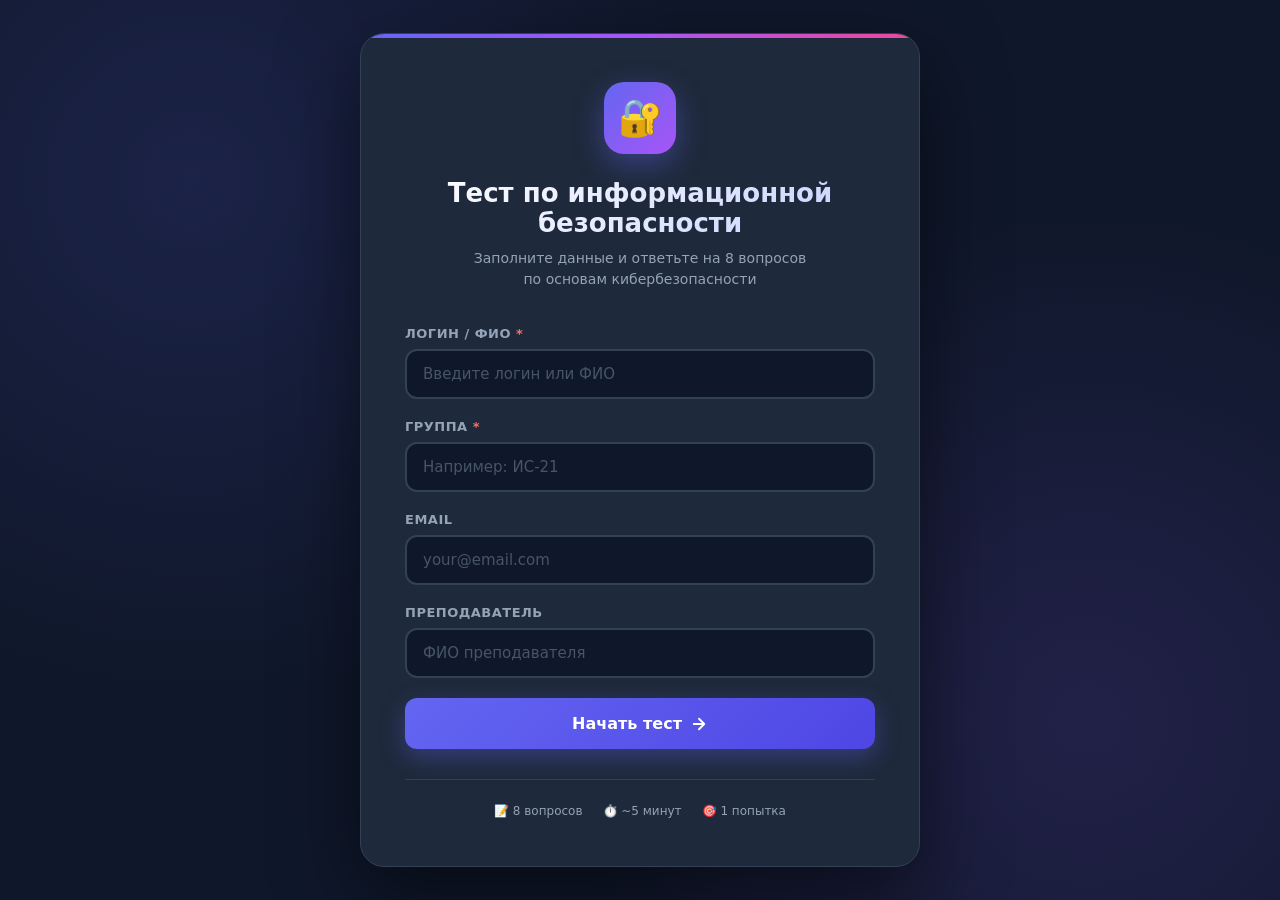
==== index.html @ fd112ec5 "Add files via upload" ====
﻿<!DOCTYPE html>
<html lang="ru">
<head>
    <meta charset="UTF-8">
    <meta name="viewport" content="width=device-width, initial-scale=1.0">
    <title>Информационная безопасность — Начало теста</title>
    <style>
        * {
            box-sizing: border-box;
            margin: 0;
            padding: 0;
        }

        :root {
            --primary: #6366f1;
            --primary-dark: #4f46e5;
            --primary-light: #818cf8;
            --bg: #0f172a;
            --card: #1e293b;
            --text: #e2e8f0;
            --text-dim: #94a3b8;
            --border: #334155;
        }

        body {
            font-family: 'Segoe UI', system-ui, -apple-system, sans-serif;
            background: var(--bg);
            background-image: radial-gradient(circle at 15% 20%, rgba(99, 102, 241, 0.15) 0%, transparent 40%), radial-gradient(circle at 85% 80%, rgba(139, 92, 246, 0.15) 0%, transparent 40%);
            min-height: 100vh;
            display: flex;
            justify-content: center;
            align-items: center;
            padding: 20px;
            color: var(--text);
        }

        .container {
            background: var(--card);
            border: 1px solid var(--border);
            border-radius: 24px;
            box-shadow: 0 30px 80px rgba(0, 0, 0, 0.5);
            width: 100%;
            max-width: 560px;
            padding: 48px 44px;
            position: relative;
            overflow: hidden;
        }

            .container::before {
                content: '';
                position: absolute;
                top: 0;
                left: 0;
                right: 0;
                height: 4px;
                background: linear-gradient(90deg, #6366f1, #a855f7, #ec4899);
            }

        .logo {
            width: 72px;
            height: 72px;
            border-radius: 20px;
            background: linear-gradient(135deg, #6366f1, #a855f7);
            display: flex;
            align-items: center;
            justify-content: center;
            font-size: 36px;
            margin: 0 auto 24px;
            box-shadow: 0 10px 30px rgba(99, 102, 241, 0.4);
        }

        h1 {
            font-size: 26px;
            font-weight: 700;
            text-align: center;
            margin-bottom: 10px;
            background: linear-gradient(135deg, #fff, #c7d2fe);
            -webkit-background-clip: text;
            -webkit-text-fill-color: transparent;
            background-clip: text;
        }

        .subtitle {
            text-align: center;
            color: var(--text-dim);
            margin-bottom: 36px;
            font-size: 14px;
            line-height: 1.5;
        }

        .field {
            margin-bottom: 20px;
        }

        label {
            display: block;
            font-weight: 600;
            margin-bottom: 8px;
            font-size: 13px;
            color: var(--text-dim);
            text-transform: uppercase;
            letter-spacing: 0.5px;
        }

            label .req {
                color: #f87171;
            }

        input {
            width: 100%;
            padding: 14px 16px;
            background: #0f172a;
            border: 2px solid var(--border);
            border-radius: 12px;
            font-size: 15px;
            color: var(--text);
            transition: all 0.2s;
            outline: none;
            font-family: inherit;
        }

            input::placeholder {
                color: #475569;
            }

            input:focus {
                border-color: var(--primary);
                box-shadow: 0 0 0 4px rgba(99, 102, 241, 0.15);
            }

        button {
            width: 100%;
            padding: 16px;
            background: linear-gradient(135deg, var(--primary), var(--primary-dark));
            color: #fff;
            border: none;
            border-radius: 12px;
            font-size: 16px;
            font-weight: 600;
            cursor: pointer;
            transition: all 0.2s;
            margin-top: 12px;
            font-family: inherit;
            display: flex;
            align-items: center;
            justify-content: center;
            gap: 8px;
            box-shadow: 0 8px 24px rgba(99, 102, 241, 0.35);
        }

            button:hover {
                transform: translateY(-2px);
                box-shadow: 0 12px 32px rgba(99, 102, 241, 0.5);
            }

            button:active {
                transform: translateY(0);
            }

        .error {
            color: #f87171;
            font-size: 13px;
            margin-top: 8px;
            padding: 10px 14px;
            background: rgba(239, 68, 68, 0.1);
            border: 1px solid rgba(239, 68, 68, 0.3);
            border-radius: 8px;
            display: none;
            align-items: center;
            gap: 8px;
        }

        .features {
            display: flex;
            justify-content: center;
            gap: 20px;
            margin-top: 30px;
            padding-top: 24px;
            border-top: 1px solid var(--border);
            font-size: 12px;
            color: var(--text-dim);
        }

            .features span {
                display: flex;
                align-items: center;
                gap: 6px;
            }
    </style>
</head>
<body>

    <div class="container">
        <div class="logo">🔐</div>
        <h1>Тест по информационной безопасности</h1>
        <p class="subtitle">Заполните данные и ответьте на 8 вопросов<br>по основам кибербезопасности</p>

        <div class="field">
            <label>Логин / ФИО <span class="req">*</span></label>
            <input type="text" id="login" placeholder="Введите логин или ФИО" maxlength="50">
        </div>

        <div class="field">
            <label>Группа <span class="req">*</span></label>
            <input type="text" id="group" placeholder="Например: ИС-21" maxlength="20">
        </div>

        <div class="field">
            <label>Email</label>
            <input type="email" id="email" placeholder="your@email.com" maxlength="60">
        </div>

        <div class="field">
            <label>Преподаватель</label>
            <input type="text" id="teacher" placeholder="ФИО преподавателя" maxlength="50">
        </div>

        <div class="error" id="error">⚠️ Заполните обязательные поля: Логин и Группа</div>

        <button onclick="startTest()">
            Начать тест
            <svg width="18" height="18" viewBox="0 0 24 24" fill="none" stroke="currentColor" stroke-width="2.5" stroke-linecap="round" stroke-linejoin="round"><path d="M5 12h14M12 5l7 7-7 7" /></svg>
        </button>

        <div class="features">
            <span>📝 8 вопросов</span>
            <span>⏱️ ~5 минут</span>
            <span>🎯 1 попытка</span>
        </div>
    </div>

    <script>
        function startTest() {
            const login = document.getElementById('login').value.trim();
            const group = document.getElementById('group').value.trim();
            const email = document.getElementById('email').value.trim();
            const teacher = document.getElementById('teacher').value.trim();
            const err = document.getElementById('error');

            if (!login || !group) {
                err.style.display = 'flex';
                return;
            }

            localStorage.setItem('quiz_user', JSON.stringify({
                login, group, email, teacher
            }));

            window.location.href = 'test.html';
        }

        // Enter для отправки
        document.querySelectorAll('input').forEach(inp => {
            inp.addEventListener('keydown', e => {
                if (e.key === 'Enter') startTest();
            });
        });
    </script>
</body>
</html>
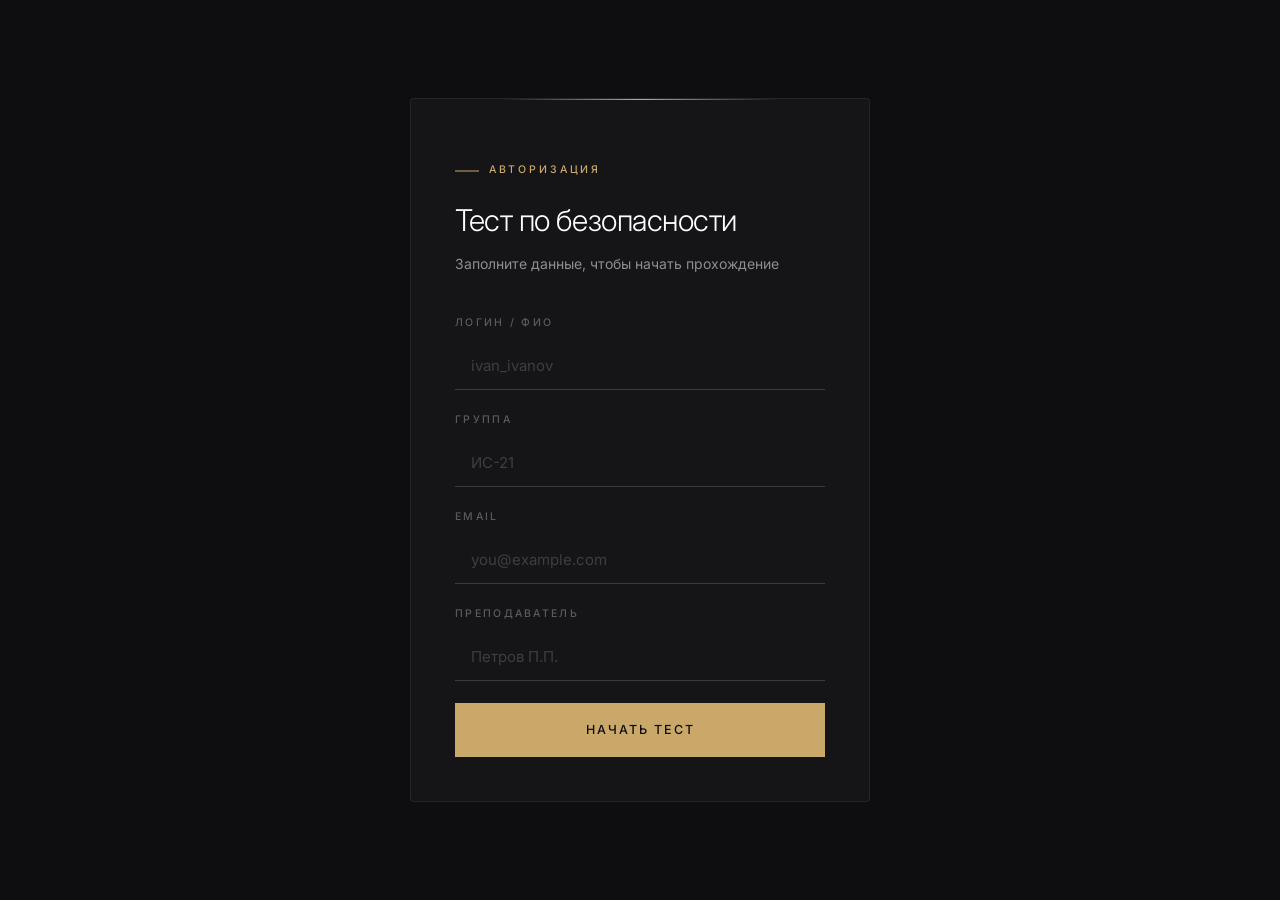
==== commit f6a7adbc: "Add files via upload" ====
--- a/index.html
+++ b/index.html
@@ -1,260 +1,239 @@
 ﻿<!DOCTYPE html>
 <html lang="ru">
 <head>
-    <meta charset="UTF-8">
-    <meta name="viewport" content="width=device-width, initial-scale=1.0">
-    <title>Информационная безопасность — Начало теста</title>
-    <style>
-        * {
-            box-sizing: border-box;
-            margin: 0;
-            padding: 0;
-        }
-
-        :root {
-            --primary: #6366f1;
-            --primary-dark: #4f46e5;
-            --primary-light: #818cf8;
-            --bg: #0f172a;
-            --card: #1e293b;
-            --text: #e2e8f0;
-            --text-dim: #94a3b8;
-            --border: #334155;
-        }
-
-        body {
-            font-family: 'Segoe UI', system-ui, -apple-system, sans-serif;
-            background: var(--bg);
-            background-image: radial-gradient(circle at 15% 20%, rgba(99, 102, 241, 0.15) 0%, transparent 40%), radial-gradient(circle at 85% 80%, rgba(139, 92, 246, 0.15) 0%, transparent 40%);
-            min-height: 100vh;
-            display: flex;
-            justify-content: center;
-            align-items: center;
-            padding: 20px;
-            color: var(--text);
-        }
-
-        .container {
-            background: var(--card);
-            border: 1px solid var(--border);
-            border-radius: 24px;
-            box-shadow: 0 30px 80px rgba(0, 0, 0, 0.5);
-            width: 100%;
-            max-width: 560px;
-            padding: 48px 44px;
-            position: relative;
-            overflow: hidden;
-        }
-
-            .container::before {
-                content: '';
-                position: absolute;
-                top: 0;
-                left: 0;
-                right: 0;
-                height: 4px;
-                background: linear-gradient(90deg, #6366f1, #a855f7, #ec4899);
-            }
-
-        .logo {
-            width: 72px;
-            height: 72px;
-            border-radius: 20px;
-            background: linear-gradient(135deg, #6366f1, #a855f7);
-            display: flex;
-            align-items: center;
-            justify-content: center;
-            font-size: 36px;
-            margin: 0 auto 24px;
-            box-shadow: 0 10px 30px rgba(99, 102, 241, 0.4);
-        }
-
-        h1 {
-            font-size: 26px;
-            font-weight: 700;
-            text-align: center;
-            margin-bottom: 10px;
-            background: linear-gradient(135deg, #fff, #c7d2fe);
-            -webkit-background-clip: text;
-            -webkit-text-fill-color: transparent;
-            background-clip: text;
-        }
-
-        .subtitle {
-            text-align: center;
-            color: var(--text-dim);
-            margin-bottom: 36px;
-            font-size: 14px;
-            line-height: 1.5;
-        }
-
-        .field {
-            margin-bottom: 20px;
-        }
-
-        label {
-            display: block;
-            font-weight: 600;
-            margin-bottom: 8px;
-            font-size: 13px;
-            color: var(--text-dim);
-            text-transform: uppercase;
-            letter-spacing: 0.5px;
-        }
-
-            label .req {
-                color: #f87171;
-            }
-
-        input {
-            width: 100%;
-            padding: 14px 16px;
-            background: #0f172a;
-            border: 2px solid var(--border);
-            border-radius: 12px;
-            font-size: 15px;
-            color: var(--text);
-            transition: all 0.2s;
-            outline: none;
-            font-family: inherit;
-        }
-
-            input::placeholder {
-                color: #475569;
-            }
-
-            input:focus {
-                border-color: var(--primary);
-                box-shadow: 0 0 0 4px rgba(99, 102, 241, 0.15);
-            }
-
-        button {
-            width: 100%;
-            padding: 16px;
-            background: linear-gradient(135deg, var(--primary), var(--primary-dark));
-            color: #fff;
-            border: none;
-            border-radius: 12px;
-            font-size: 16px;
-            font-weight: 600;
-            cursor: pointer;
-            transition: all 0.2s;
-            margin-top: 12px;
-            font-family: inherit;
-            display: flex;
-            align-items: center;
-            justify-content: center;
-            gap: 8px;
-            box-shadow: 0 8px 24px rgba(99, 102, 241, 0.35);
-        }
-
-            button:hover {
-                transform: translateY(-2px);
-                box-shadow: 0 12px 32px rgba(99, 102, 241, 0.5);
-            }
-
-            button:active {
-                transform: translateY(0);
-            }
-
-        .error {
-            color: #f87171;
-            font-size: 13px;
-            margin-top: 8px;
-            padding: 10px 14px;
-            background: rgba(239, 68, 68, 0.1);
-            border: 1px solid rgba(239, 68, 68, 0.3);
-            border-radius: 8px;
-            display: none;
-            align-items: center;
-            gap: 8px;
-        }
-
-        .features {
-            display: flex;
-            justify-content: center;
-            gap: 20px;
-            margin-top: 30px;
-            padding-top: 24px;
-            border-top: 1px solid var(--border);
-            font-size: 12px;
-            color: var(--text-dim);
-        }
-
-            .features span {
-                display: flex;
-                align-items: center;
-                gap: 6px;
-            }
-    </style>
+<meta charset="UTF-8">
+<meta name="viewport" content="width=device-width, initial-scale=1.0">
+<title>Начало теста</title>
+<link rel="preconnect" href="https://fonts.googleapis.com">
+<link rel="preconnect" href="https://fonts.gstatic.com" crossorigin>
+<link href="https://fonts.googleapis.com/css2?family=Inter:wght@300;400;500;600&display=swap" rel="stylesheet">
+<style>
+  *, *::before, *::after { box-sizing: border-box; margin: 0; padding: 0; }
+
+  :root {
+    --bg: #0e0e10;
+    --bg-soft: #151518;
+    --border: rgba(255,255,255,0.07);
+    --border-hover: rgba(255,255,255,0.16);
+    --text: #ededee;
+    --text-dim: #8d8d94;
+    --text-mute: #5a5a62;
+    --accent: #c9a86a;
+    --font: 'Inter', -apple-system, BlinkMacSystemFont, 'Segoe UI', system-ui, sans-serif;
+  }
+
+  html, body { height: 100%; }
+
+  body {
+    font-family: var(--font);
+    background: var(--bg);
+    color: var(--text);
+    min-height: 100vh;
+    display: flex;
+    align-items: center;
+    justify-content: center;
+    padding: 40px 20px;
+    -webkit-font-smoothing: antialiased;
+    line-height: 1.6;
+  }
+
+  .card {
+    width: 100%;
+    max-width: 460px;
+    background: var(--bg-soft);
+    border: 1px solid var(--border);
+    border-radius: 4px;
+    padding: 56px 44px 44px;
+    position: relative;
+    animation: riseIn 0.7s cubic-bezier(0.2,0.8,0.2,1);
+  }
+  .card::before {
+    content: '';
+    position: absolute;
+    top: 0; left: 50%;
+    width: 60%; height: 1px;
+    background: linear-gradient(90deg, transparent, var(--accent), transparent);
+    transform: translateX(-50%);
+  }
+  @keyframes riseIn {
+    from { opacity: 0; transform: translateY(20px); }
+    to   { opacity: 1; transform: translateY(0); }
+  }
+
+  .eyebrow {
+    display: inline-block;
+    font-size: 10.5px;
+    font-weight: 500;
+    letter-spacing: 0.28em;
+    text-transform: uppercase;
+    color: var(--accent);
+    padding-left: 34px;
+    position: relative;
+    margin-bottom: 24px;
+  }
+  .eyebrow::before {
+    content: '';
+    position: absolute;
+    left: 0; top: 50%;
+    width: 24px; height: 1px;
+    background: var(--accent);
+    transform: translateY(-50%);
+  }
+
+  h1 {
+    font-size: 30px;
+    font-weight: 300;
+    letter-spacing: -0.015em;
+    color: #fff;
+    line-height: 1.15;
+    margin-bottom: 14px;
+  }
+
+  .subtitle {
+    font-size: 14px;
+    color: var(--text-dim);
+    line-height: 1.7;
+    margin-bottom: 40px;
+  }
+
+  .field { margin-bottom: 22px; }
+
+  label {
+    display: block;
+    font-size: 10.5px;
+    font-weight: 500;
+    letter-spacing: 0.22em;
+    text-transform: uppercase;
+    color: var(--text-mute);
+    margin-bottom: 10px;
+  }
+
+  input {
+    width: 100%;
+    height: 48px;
+    padding: 0 16px;
+    font-family: inherit;
+    font-size: 15px;
+    color: var(--text);
+    background: transparent;
+    border: none;
+    border-bottom: 1px solid var(--border-hover);
+    border-radius: 0;
+    outline: none;
+    transition: border-color 0.3s;
+  }
+  input::placeholder { color: #3d3d44; }
+  input:hover { border-bottom-color: rgba(255,255,255,0.28); }
+  input:focus {
+    border-bottom-color: var(--accent);
+    box-shadow: 0 1px 0 0 var(--accent);
+  }
+
+  .btn {
+    width: 100%;
+    height: 54px;
+    margin-top: 20px;
+    padding: 0 32px;
+    font-family: inherit;
+    font-size: 12.5px;
+    font-weight: 500;
+    letter-spacing: 0.16em;
+    text-transform: uppercase;
+    color: var(--bg);
+    background: var(--accent);
+    border: 1px solid var(--accent);
+    border-radius: 0;
+    cursor: pointer;
+    position: relative;
+    overflow: hidden;
+    transition: color 0.4s;
+    display: flex;
+    align-items: center;
+    justify-content: center;
+    gap: 12px;
+  }
+  .btn::before {
+    content: '';
+    position: absolute;
+    inset: 0;
+    background: var(--bg);
+    transform: scaleX(0);
+    transform-origin: right;
+    transition: transform 0.5s cubic-bezier(0.4,0,0.2,1);
+    z-index: 0;
+  }
+  .btn:hover { color: var(--accent); }
+  .btn:hover::before { transform: scaleX(1); transform-origin: left; }
+  .btn > * { position: relative; z-index: 1; }
+
+  .note {
+    margin-top: 32px;
+    padding-top: 24px;
+    border-top: 1px solid var(--border);
+    font-size: 12px;
+    color: var(--text-mute);
+    line-height: 1.7;
+    letter-spacing: 0.02em;
+  }
+
+  @media (max-width: 480px) {
+    body { padding: 20px 14px; }
+    .card { padding: 44px 26px 34px; }
+    h1 { font-size: 24px; }
+  }
+</style>
 </head>
 <body>
 
-    <div class="container">
-        <div class="logo">🔐</div>
-        <h1>Тест по информационной безопасности</h1>
-        <p class="subtitle">Заполните данные и ответьте на 8 вопросов<br>по основам кибербезопасности</p>
-
-        <div class="field">
-            <label>Логин / ФИО <span class="req">*</span></label>
-            <input type="text" id="login" placeholder="Введите логин или ФИО" maxlength="50">
-        </div>
-
-        <div class="field">
-            <label>Группа <span class="req">*</span></label>
-            <input type="text" id="group" placeholder="Например: ИС-21" maxlength="20">
-        </div>
-
-        <div class="field">
-            <label>Email</label>
-            <input type="email" id="email" placeholder="your@email.com" maxlength="60">
-        </div>
-
-        <div class="field">
-            <label>Преподаватель</label>
-            <input type="text" id="teacher" placeholder="ФИО преподавателя" maxlength="50">
-        </div>
-
-        <div class="error" id="error">⚠️ Заполните обязательные поля: Логин и Группа</div>
-
-        <button onclick="startTest()">
-            Начать тест
-            <svg width="18" height="18" viewBox="0 0 24 24" fill="none" stroke="currentColor" stroke-width="2.5" stroke-linecap="round" stroke-linejoin="round"><path d="M5 12h14M12 5l7 7-7 7" /></svg>
-        </button>
-
-        <div class="features">
-            <span>📝 8 вопросов</span>
-            <span>⏱️ ~5 минут</span>
-            <span>🎯 1 попытка</span>
-        </div>
-    </div>
-
-    <script>
-        function startTest() {
-            const login = document.getElementById('login').value.trim();
-            const group = document.getElementById('group').value.trim();
-            const email = document.getElementById('email').value.trim();
-            const teacher = document.getElementById('teacher').value.trim();
-            const err = document.getElementById('error');
-
-            if (!login || !group) {
-                err.style.display = 'flex';
-                return;
-            }
-
-            localStorage.setItem('quiz_user', JSON.stringify({
-                login, group, email, teacher
-            }));
-
-            window.location.href = 'test.html';
-        }
-
-        // Enter для отправки
-        document.querySelectorAll('input').forEach(inp => {
-            inp.addEventListener('keydown', e => {
-                if (e.key === 'Enter') startTest();
-            });
-        });
-    </script>
+<div class="card">
+  <span class="eyebrow">Авторизация</span>
+  <h1>Тест по безопасности</h1>
+  <p class="subtitle">Заполните данные, чтобы начать прохождение</p>
+
+  <form id="form" autocomplete="off">
+    <div class="field">
+      <label for="login">Логин / ФИО</label>
+      <input id="login" name="login" type="text" required maxlength="100" placeholder="ivan_ivanov">
+    </div>
+
+    <div class="field">
+      <label for="group">Группа</label>
+      <input id="group" name="group" type="text" required maxlength="50" placeholder="ИС-21">
+    </div>
+
+    <div class="field">
+      <label for="email">Email</label>
+      <input id="email" name="email" type="email" required maxlength="200" placeholder="you@example.com">
+    </div>
+
+    <div class="field">
+      <label for="teacher">Преподаватель</label>
+      <input id="teacher" name="teacher" type="text" maxlength="100" placeholder="Петров П.П.">
+    </div>
+
+    <button type="submit" class="btn"><span>Начать тест</span></button>
+  </form>
+
+</div>
+
+<script>
+  const form = document.getElementById('form');
+  form.addEventListener('submit', (e) => {
+    e.preventDefault();
+    const fd = new FormData(form);
+    const user = {
+      login:   (fd.get('login')   || '').toString().trim(),
+      group:   (fd.get('group')   || '').toString().trim(),
+      email:   (fd.get('email')   || '').toString().trim(),
+      teacher: (fd.get('teacher') || '').toString().trim()
+    };
+    if (!user.login || !user.group || !user.email) {
+      alert('Заполните обязательные поля');
+      return;
+    }
+    localStorage.setItem('quiz_user', JSON.stringify(user));
+    window.location.href = 'test.html';
+  });
+</script>
 </body>
 </html>
